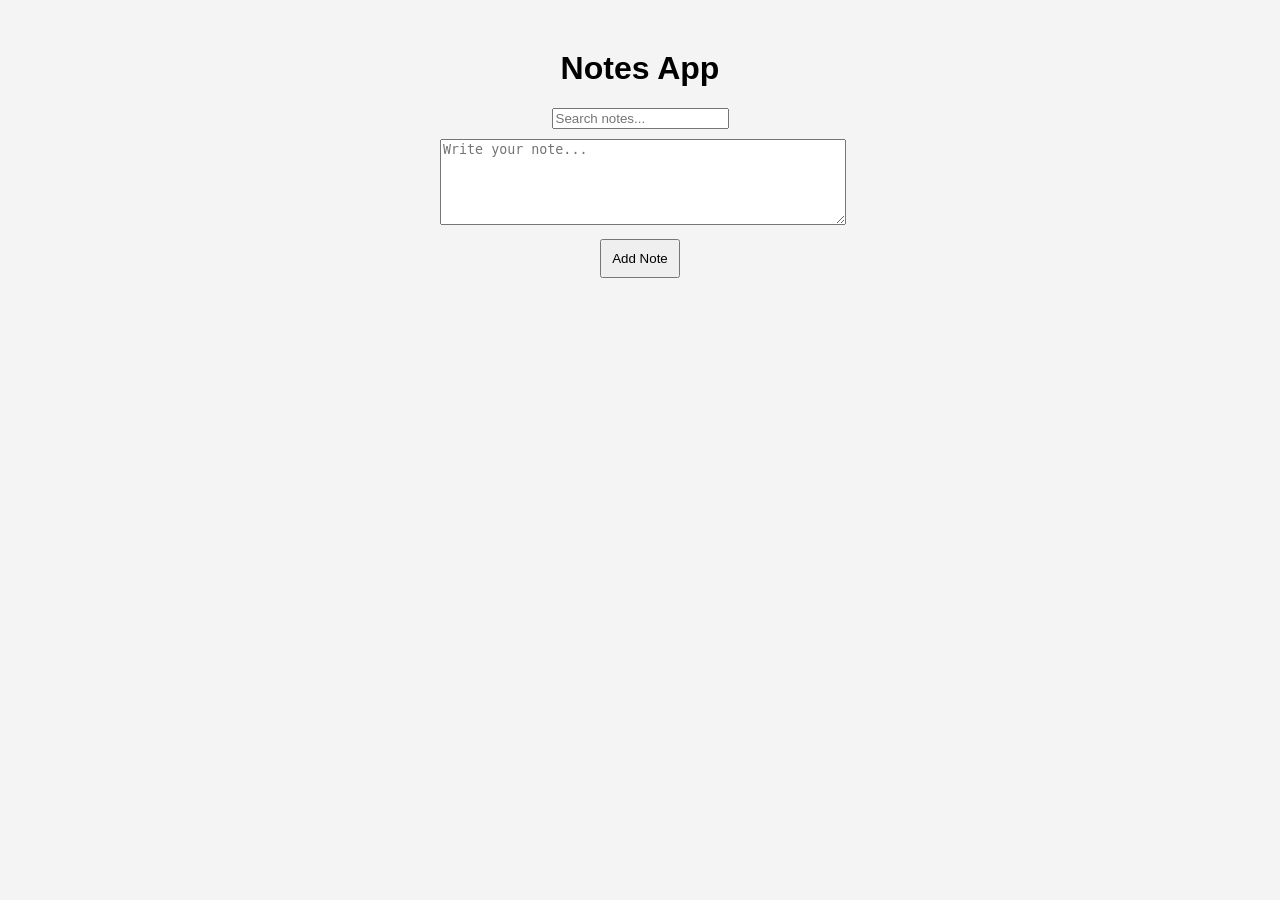
==== Notes-App/index.html @ 9c361931 "Creating UI for notes app" ====
<!DOCTYPE html>
<html lang="en">
<head>
  <meta charset="UTF-8">
  <title>Notes App</title>
  <link rel="stylesheet" href="style.css">
</head>
<body>

  <div class="container">
    <h1>Notes App</h1>

    <!-- Search -->
    <input type="text" id="search" placeholder="Search notes...">

    <!-- Add Note -->
    <textarea id="noteInput" placeholder="Write your note..."></textarea>
    <button onclick="addNote()">Add Note</button>

    <!-- Notes List -->
    <div id="notesContainer"></div>
  </div>

  <script src="script.js"></script>
</body>
</html>
---- Notes-App/style.css ----
body {
  font-family: Arial;
  background: #f4f4f4;
}

.container {
  width: 400px;
  margin: auto;
  margin-top: 50px;
  text-align: center;
}

textarea {
  width: 100%;
  height: 80px;
  margin-top: 10px;
}

button {
  margin-top: 10px;
  padding: 10px;
  cursor: pointer;
}

.note {
  background: white;
  padding: 10px;
  margin-top: 10px;
  border-radius: 5px;
}

.note button {
  margin: 5px;
}
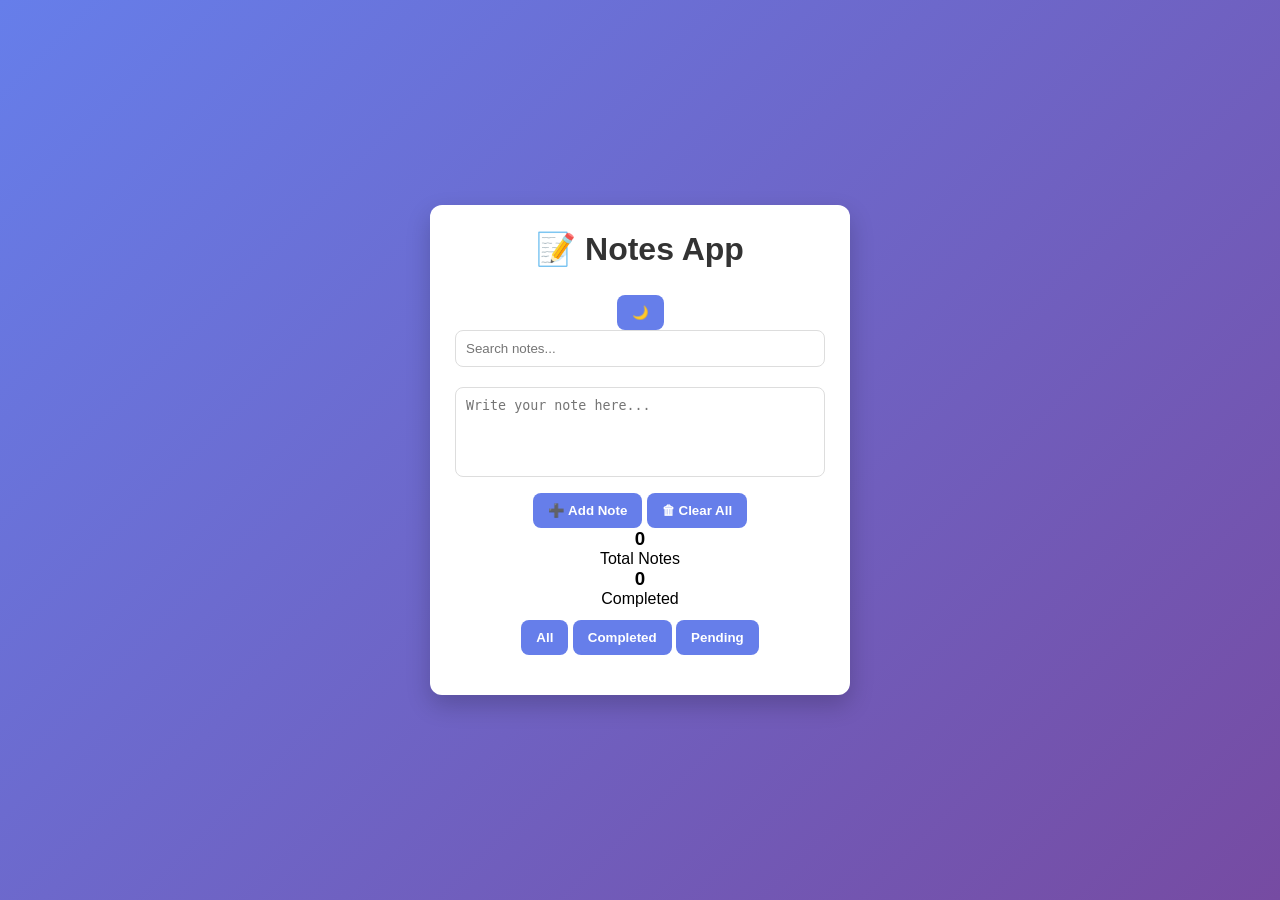
==== commit 2abf608b: "Update index.html" ====
--- a/Notes-App/index.html
+++ b/Notes-App/index.html
@@ -1,26 +1,114 @@
 <!DOCTYPE html>
 <html lang="en">
 <head>
-  <meta charset="UTF-8">
-  <title>Notes App</title>
-  <link rel="stylesheet" href="style.css">
+  <meta charset="UTF-8" />
+  <meta name="viewport" content="width=device-width, initial-scale=1.0"/>
+
+  <title>Advanced Notes App</title>
+
+  <!-- Google Font -->
+  <link
+    href="https://fonts.googleapis.com/css2?family=Poppins:wght@300;400;500;600&display=swap"
+    rel="stylesheet"
+  />
+
+  <!-- CSS -->
+  <link rel="stylesheet" href="style.css" />
 </head>
+
 <body>
 
+  <!-- Main Container -->
   <div class="container">
-    <h1>Notes App</h1>
 
-    <!-- Search -->
-    <input type="text" id="search" placeholder="Search notes...">
+    <!-- Header -->
+    <div class="header">
 
-    <!-- Add Note -->
-    <textarea id="noteInput" placeholder="Write your note..."></textarea>
-    <button onclick="addNote()">Add Note</button>
+      <h1>📝 Notes App</h1>
 
-    <!-- Notes List -->
+      <!-- Dark Mode Toggle -->
+      <button id="themeToggle">
+        🌙
+      </button>
+
+    </div>
+
+    <!-- Search Section -->
+    <div class="search-box">
+
+      <input
+        type="text"
+        id="search"
+        placeholder="Search notes..."
+      />
+
+    </div>
+
+    <!-- Add Note Section -->
+    <div class="input-section">
+
+      <textarea
+        id="noteInput"
+        placeholder="Write your note here..."
+      ></textarea>
+
+      <!-- Buttons -->
+      <div class="action-buttons">
+
+        <button id="addBtn" onclick="addNote()">
+          ➕ Add Note
+        </button>
+
+        <button id="clearBtn" onclick="clearAllNotes()">
+          🗑 Clear All
+        </button>
+
+      </div>
+
+    </div>
+
+    <!-- Stats Section -->
+    <div class="stats">
+
+      <div class="stat-card">
+        <h3 id="totalNotes">0</h3>
+        <p>Total Notes</p>
+      </div>
+
+      <div class="stat-card">
+        <h3 id="completedNotes">0</h3>
+        <p>Completed</p>
+      </div>
+
+    </div>
+
+    <!-- Filter Buttons -->
+    <div class="filters">
+
+      <button onclick="filterNotes('all')">
+        All
+      </button>
+
+      <button onclick="filterNotes('completed')">
+        Completed
+      </button>
+
+      <button onclick="filterNotes('pending')">
+        Pending
+      </button>
+
+    </div>
+
+    <!-- Notes Container -->
     <div id="notesContainer"></div>
+
   </div>
 
+  <!-- Toast Notification -->
+  <div id="toast"></div>
+
+  <!-- Script -->
   <script src="script.js"></script>
+
 </body>
 </html>
--- a/Notes-App/style.css
+++ b/Notes-App/style.css
@@ -1,34 +1,164 @@
-body {
-  font-family: Arial;
-  background: #f4f4f4;
+/* Reset */
+* {
+  margin: 0;
+  padding: 0;
+  box-sizing: border-box;
 }
 
+/* Body Styling */
+body {
+  font-family: "Segoe UI", sans-serif;
+  background: linear-gradient(135deg, #667eea, #764ba2);
+  min-height: 100vh;
+  display: flex;
+  align-items: center;
+  justify-content: center;
+}
+
+/* Container */
 .container {
-  width: 400px;
-  margin: auto;
-  margin-top: 50px;
+  width: 420px;
+  background: #ffffff;
+  padding: 25px;
+  border-radius: 12px;
+  box-shadow: 0 10px 25px rgba(0, 0, 0, 0.2);
   text-align: center;
 }
 
+/* Heading */
+h1 {
+  margin-bottom: 15px;
+  color: #333;
+}
+
+/* Search Input */
+#search {
+  width: 100%;
+  padding: 10px;
+  border-radius: 8px;
+  border: 1px solid #ddd;
+  margin-bottom: 10px;
+  outline: none;
+  transition: 0.3s;
+}
+
+#search:focus {
+  border-color: #667eea;
+  box-shadow: 0 0 5px rgba(102, 126, 234, 0.5);
+}
+
+/* Textarea */
 textarea {
   width: 100%;
-  height: 80px;
+  height: 90px;
+  padding: 10px;
+  border-radius: 8px;
+  border: 1px solid #ddd;
   margin-top: 10px;
+  resize: none;
+  outline: none;
+  transition: 0.3s;
 }
 
-button {
-  margin-top: 10px;
-  padding: 10px;
-  cursor: pointer;
+textarea:focus {
+  border-color: #764ba2;
+  box-shadow: 0 0 5px rgba(118, 75, 162, 0.5);
 }
 
-.note {
-  background: white;
-  padding: 10px;
-  margin-top: 10px;
-  border-radius: 5px;
+/* Button */
+button {
+  margin-top: 12px;
+  padding: 10px 15px;
+  border: none;
+  border-radius: 8px;
+  background: #667eea;
+  color: white;
+  font-weight: bold;
+  cursor: pointer;
+  transition: 0.3s;
 }
 
+button:hover {
+  background: #5a67d8;
+  transform: scale(1.05);
+}
+
+/* Notes Container */
+#notesContainer {
+  margin-top: 15px;
+  max-height: 300px;
+  overflow-y: auto;
+}
+
+/* Individual Note */
+.note {
+  background: #f9f9f9;
+  padding: 12px;
+  margin-top: 10px;
+  border-radius: 10px;
+  text-align: left;
+  box-shadow: 0 4px 10px rgba(0, 0, 0, 0.1);
+  position: relative;
+  transition: 0.3s;
+}
+
+.note:hover {
+  transform: translateY(-3px);
+}
+
+/* Note Text */
+.note p {
+  margin-bottom: 10px;
+  color: #333;
+  word-wrap: break-word;
+}
+
+/* Note Buttons */
 .note button {
-  margin: 5px;
+  padding: 6px 10px;
+  font-size: 12px;
+  margin-right: 5px;
+}
+
+/* Edit Button */
+.note button:nth-child(2) {
+  background: #38a169;
+}
+
+.note button:nth-child(2):hover {
+  background: #2f855a;
+}
+
+/* Delete Button */
+.note button:nth-child(3) {
+  background: #e53e3e;
+}
+
+.note button:nth-child(3):hover {
+  background: #c53030;
+}
+
+/* Scrollbar Styling */
+#notesContainer::-webkit-scrollbar {
+  width: 6px;
+}
+
+#notesContainer::-webkit-scrollbar-thumb {
+  background: #ccc;
+  border-radius: 10px;
+}
+
+.empty-message {
+  margin-top: 15px;
+  color: gray;
+  font-size: 14px;
+}
+
+.note small {
+  color: gray;
+  font-size: 12px;
+}
+
+.note-buttons {
+  margin-top: 10px;
 }
